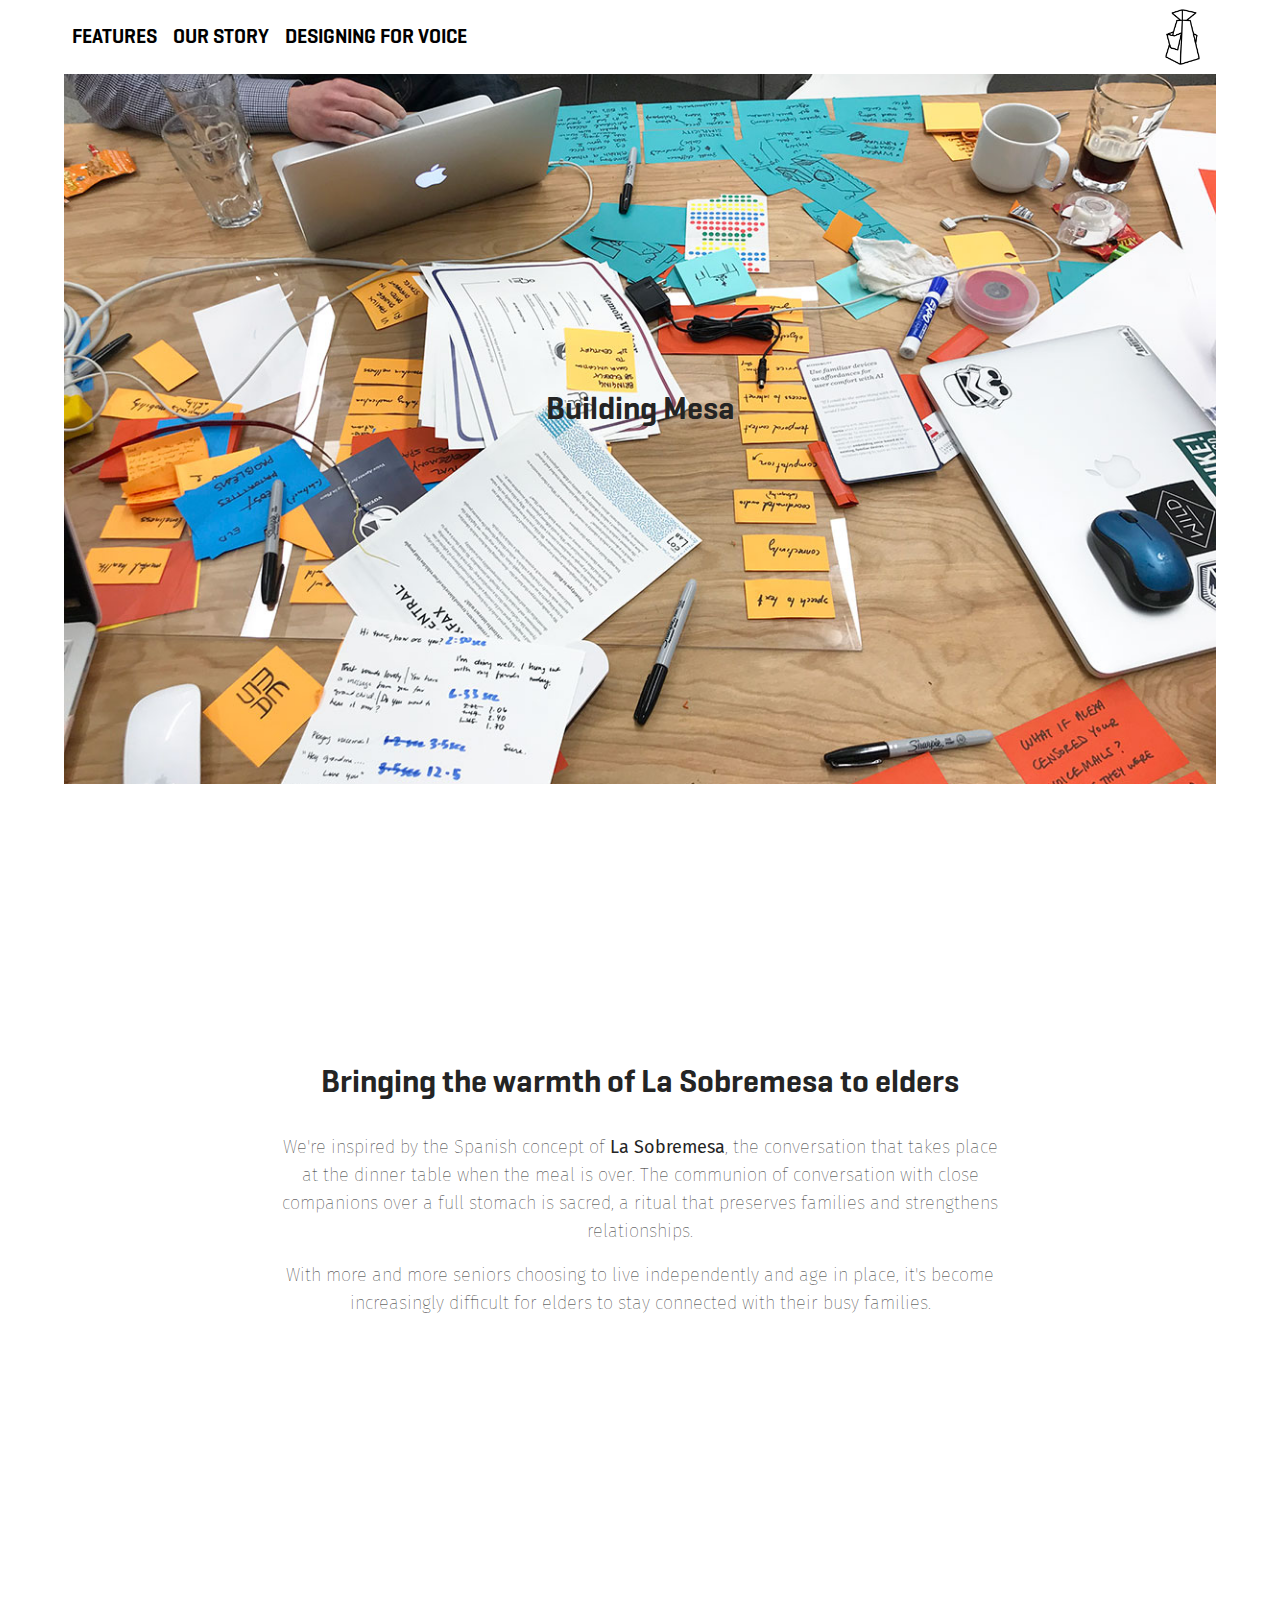
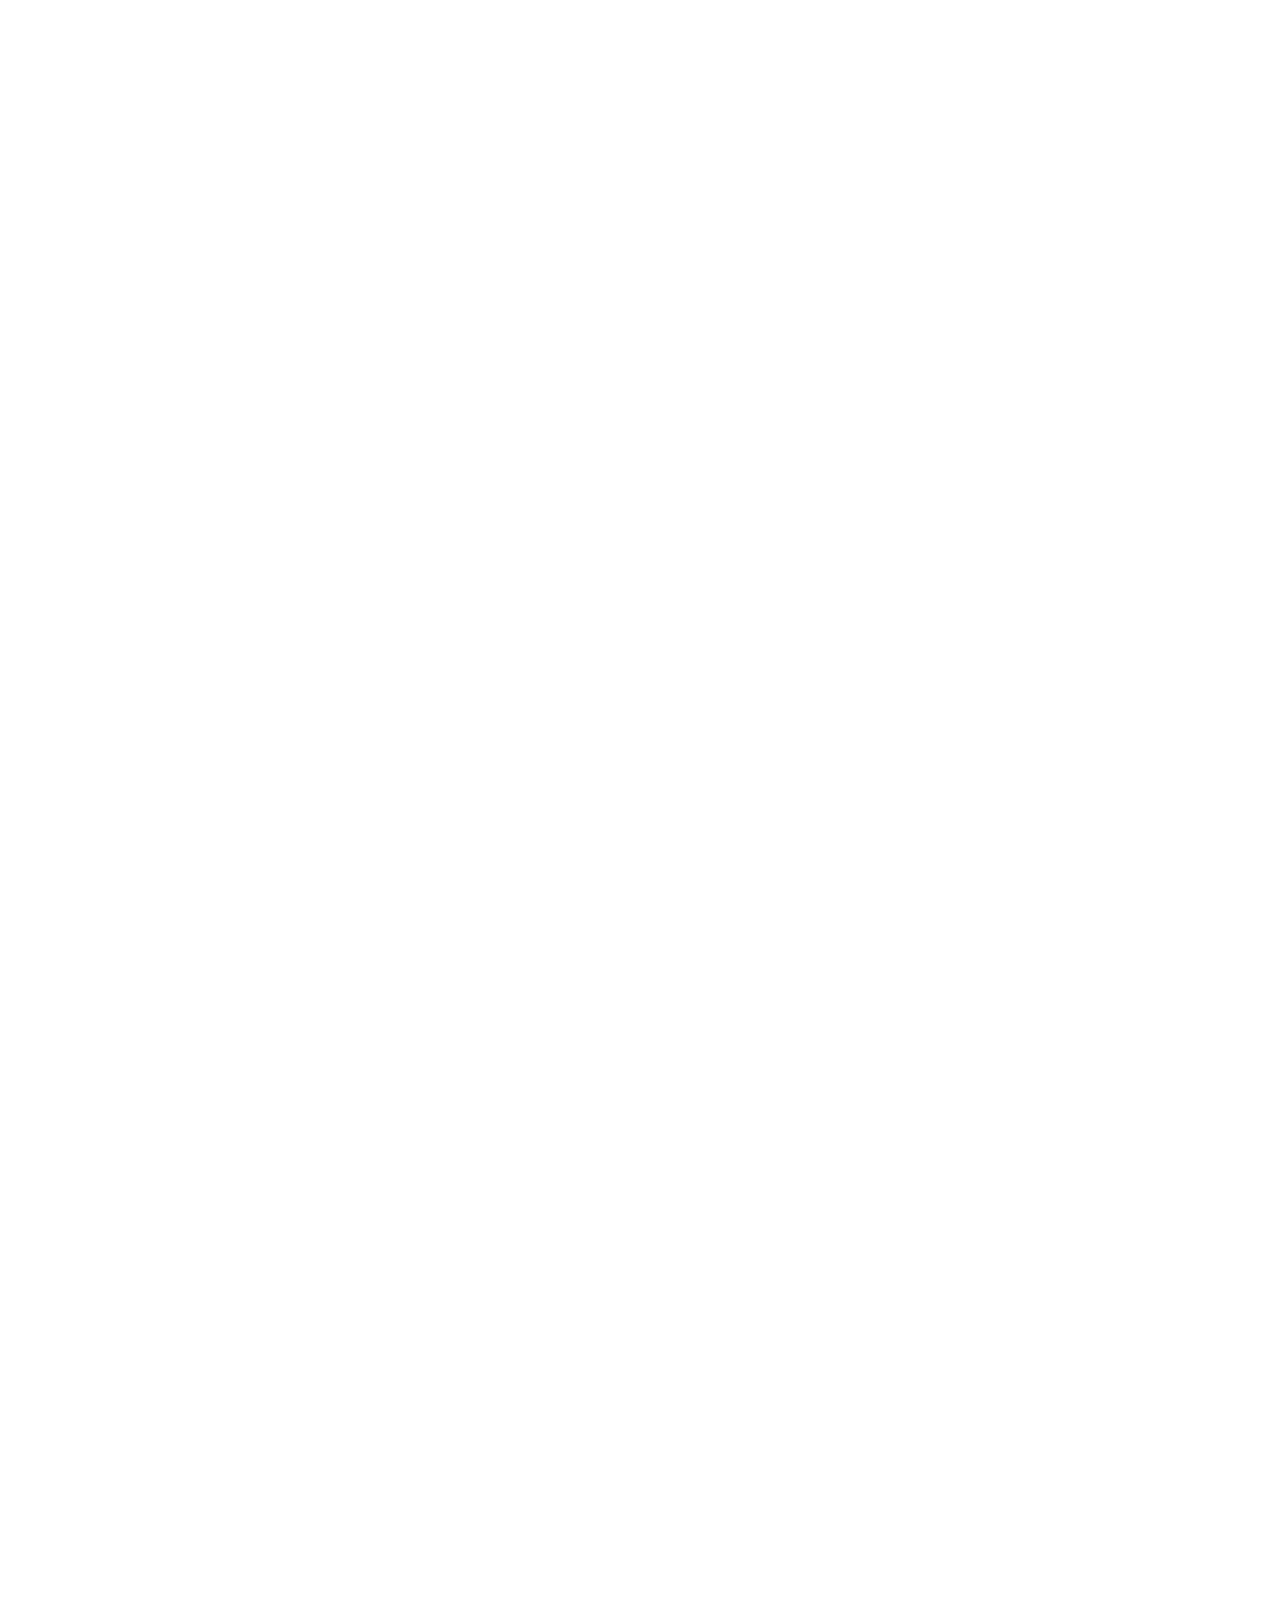
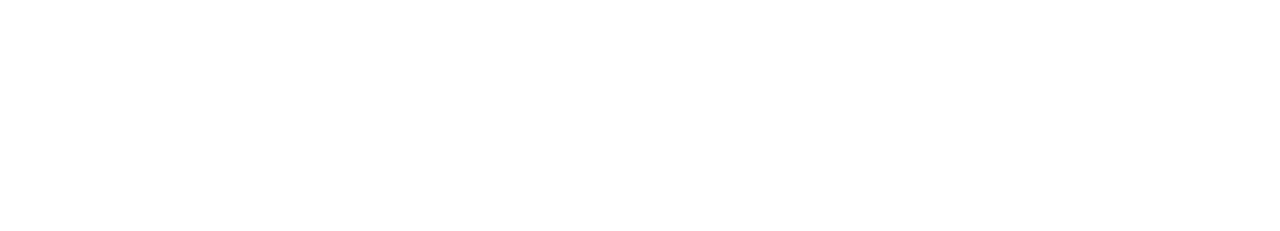
==== about.html @ af6082a5 "Some style updates, finishing index and working on about" ====
<!doctype html>
<html>
<head>
	<meta charset="utf-8">
	<meta name="description" content="">
	<meta name="viewport" content="width=device-width, initial-scale=1">
	<title>MESA | Bring Family To the Table</title>
	<link href="https://fonts.googleapis.com/css?family=Fira+Sans" rel="stylesheet">
	<link rel="stylesheet" href="css/bootstrap.min.css">
	<link rel="stylesheet" href="css/bootstrap-grid.min.css">
	<link rel="stylesheet" href="css/style.css">
</head>
<body data-spy="scroll" data-target="#navbar" data-offset="0">

<nav class="navbar navbar-expand-sm fixed-top" id="navbar">
	<button class="navbar-toggler" type="button" data-toggle="collapse" data-target="#navbarMenu" aria-controls="navbarMenu" aria-expanded="false" aria-label="Toggle navigation">
    	<span class="navbar-toggler-icon"></span>
  	</button>

  <div class="collapse navbar-collapse" id="navbarMenu">
		<ul class="navbar-nav mr-auto">
			<li class="nav-item"><a href="index.html" class="nav-link">Features</a></li>
			<li class="nav-item"><a href="about.html" class="nav-link">Our Story</a></li>
			<li class="nav-item"><a href="voice.html" class="nav-link">Designing for Voice</a></li>
		</ul>
	</div>
	
  	<a href="/" class="navbar-brand"><img src="img/logo_small.png" border="0" height="64px" /></a>
</nav>

<div class="wrapper">
	<header>
		<div class="center-area" id="cover" style="background-image:url('img/process.jpg');">
			<h2>Building Mesa</h2>
		</div>
	</header>

	<section id="intro" class="container-fluid">
		<div class="row inner">
			<div class="col-md-2"></div>
			<div class="col-md-8">
				<h2 class="text-center">Bringing the warmth of La Sobremesa to elders</h2>
				<p>We're inspired by the Spanish concept of <b>La Sobremesa</b>, the conversation that takes place at the dinner table when the meal is over. The communion of conversation with close companions over a full stomach is sacred, a ritual that preserves families and strengthens relationships.</p>

				<p>With more and more seniors choosing to live independently and age in place, it's become increasingly difficult for elders to stay connected with their busy families.
			</div>
		</div>
	</section>

	<section id="system" class="container-fluid">
		<img src="img/interaction.jpg" border="0" alt="Interaction map" width="100%" />

		<div class="row inner">
			<div class="col-md-3">
				<h3>Intelligent voice agents</h3>
				<p>Conversational patner</p>
			</div>
			<div class="col-md-3">
				<h3>Displays</h3>
				<p>Speech-to-text improves accessibility for hearing-impaired</p>
			</div>
			<div class="col-md-3">
				<h3>Presence</h3>
				<p>Lights and vibration motors enhances feedback for </p>
			</div>
			<div class="col-md-3">
				<h3>Speakers</h3>
				<p>Play music and control volume</p>
			</div>
		</div>

		<div class="text-center">
			<a href="story.html" class="cta">Learn More about Mesa</a>
		</div>
	</section>

	<section id="process" class="container-fluid">
		<div class="row inner">
			<div class="col-md-6">
				<h3 class="text-left">Title</h3>

				<p class="text-left">TBD</p>
			</div>
			<div class="col-md-6">
				<img src="img/graph.png" border="0" alt="Graph of percentage of seniors" width="100%" />

				<p class="small">Source: Department of Statistics ST Graphics</p>
			</div>
		</div>
	</section>
</div>


<!-- JS Liraries -->
<script src="js/jquery.min.js"></script>
<script src="js/bootstrap.bundle.js"></script>
<script src="js/bootstrap.min.js"></script>
<script src="js/main.js"></script>

</body>
</html>
---- css/style.css ----
@font-face {
  font-family: 'Geogrotesque';
  src: url('../fonts/Geogtq-Lg.otf') format('opentype');
  font-weight: 300;
}
@font-face {
  font-family: 'Geogrotesque';
  src: url('../fonts/Geogtq-Sb.otf') format('opentype');
  font-weight: 500;
}

/* SECTION STYLING */
body {
    margin: 0;
    position: relative;
    background-color: #ffffff;
}
.wrapper {
  height: auto;
  padding: 4rem;
}
.inner {
    max-width: 1280px;
    margin: 0 auto;
    text-align: center;
    padding: 2rem 0 2rem;
}
section {
    display: flex;
    align-items: center;
    justify-content: center;
    flex-direction: column;
    padding: 3rem 2rem 2rem 2rem;
    min-height: 90vh;
    opacity: 0;
}
#HIW {
  background-color: #F8E2C3;
}
#cover {
    min-height: 80vh;
    height: 100%;
    display: flex;
    text-align: center;
    align-items: center;
    justify-content: center;
    flex-direction: column;
    background-color: #345096;
    background-size: cover;
    background-position: center;
}

/* TEXT STYLES */
body {
  font-family: 'Fira Sans', Tahoma, Arial, sans-serif;
  font-weight: 400;
  color: #242424;
  -webkit-font-smoothing: antialiased;
  -moz-osx-font-smoothing: grayscale;
}
p, li {
    font-family: 'Fira Sans', Tahoma, Arial, sans-serif;
    font-weight: 100;
    font-size: 18px;
    line-height: 28px;
}
.small {
  font-size: 14px;
  line-height: 20px;
  margin-top: 16px;
}
h1,h2,h3 {
    font-family: 'Geogrotesque', Arial, sans-serif;
}
h1 {
    font-size: 48px;    
    line-height: 48px;
    font-weight: 300;
    margin: 24px auto 48px;
}
h2 {
    font-size: 32px;
    line-height: 40px;
    margin: 0 auto 1em;
    font-weight: 500;
}
h3 {
    font-size: 24px;
    line-height: 36px;
    font-weight: 600;
}
ul {
  margin: 16px auto 24px;
}
ul, li {
  list-style-type: none;
  padding-left: 0;
}
hr {
  color: #242424;
  opacity: 0.1;
}

a:link {
    color: #FD622E;
    text-decoration: none;
}
a:visited {
  color: #FD622E;
}
a:active, a:focus, a:hover {
  color: #FD622E;
    text-decoration: underline;
}
input {
    background-color: #242424;
    color: #fff;
    font-weight: 100;
    font-size: 20px;
    line-height: 24px;
    border-radius: 8px;
    padding: 12px 32px 8px 16px;
    border: 0;
    float: left;
    text-align: left;
    margin-top: 8px;
}

/** Navbar Styles **/
.navbar {
  background-color: #fff;
  padding: 4px 4em;
}
.navbar-toggler {
  margin: 0;
  padding: .25rem;
}
.navbar-toggler-icon {
  background-image: url("data:image/svg+xml;charset=utf8,%3Csvg viewBox='0 0 32 32' xmlns='http://www.w3.org/2000/svg'%3E%3Cpath stroke='rgba(0,0,0, 1)' stroke-width='3' stroke-linecap='round' stroke-miterlimit='10' d='M4 8h24M4 16h24M4 24h24'/%3E%3C/svg%3E");
}
.navbar-brand {
  float: right;
}
.navbar-brand img {
  height: 56px;
}
.navbar-brand mask, .navbar-brand path {
  fill: #000;
  fill: black;
}

.navbar-nav {
  margin: 0;
  float: center;
}
.navbar-nav .nav-link {
    border-radius: 0;
    text-align: center;
    padding: 0 1em;
}
.navbar li a {
    font-family: 'Geogrotesque', Arial, sans-serif;
    font-size: 20px;
    line-height: 24px;
    font-weight: 500;
    text-transform: uppercase;
    padding: 0 16px;
    color: #000;
}
.navbar li a:hover {
    color: #FFBB00;
}


@media screen and (max-width: 575px) {
  .navbar {
      padding: 4px 8px;
  }
  .navbar li a {
    margin-bottom: 16px;
  }
  .navbar-brand {
    top: 0;
    right: 8px;
    position: fixed;
  }
  .wrapper {
    padding: 1rem;
  }
  section {
    padding: 2rem 1rem;
  }
}

/** CTA Button **/
.cta {
    display: inline-block;
    font-size: 18px;    
    line-height: 20px;
    font-weight: 700;
    text-decoration: none;
    background-color: #FD622E;
    color: #fff !important;
    padding: 12px 24px;
    border-radius: 20px;
}
.cta:hover {
  background-color: #FFBB00;
  text-decoration: none;
}


/*** COLOR/STYLE OVERRIDES ***/
.light {
  color: #fff !important;
}
.dark {
  color: #242424 !important;
}
.orange {
  color: #FD622E !important;
}
.blue {
  color: #345096 !important;
}
.bold {
  font-weight: 400 !important;
}
.highlight {
  background-color: #FFFBDA !important;
}


/*** Special ***/
.logo {
  display: inline-block;
  text-align: center;
  width: 120px;
}

#circle1 {
  fill: #2E57FF;
}
#circle2 {
  fill: #21A3FF;
}
#circle3 {
  fill: #FFB813;
}

#inner {
  stroke-dasharray: 985; /* 984.4284057617188 */
  stroke-dashoffset: 985;
  animation: dash-inner 2s both alternate;
  -moz-transform: dash-inner 2s both alternate;
  -ms-transform: dash-inner 2s both alternate;
  -webkit-animation: dash-inner 2s both alternate;
}
@keyframes dash-inner {
  from { stroke-dashoffset: 985; }
  to { stroke-dashoffset: 0; }
}
#middle {
  stroke-dasharray: 666; /* 665.1653442382812 */
  stroke-dashoffset: 666;
  animation: dash-middle 2s both alternate;
  -moz-animation: dash-middle 2s both alternate;
  -ms-animation: dash-middle 2s both alternate;
  -webkit-animation: dash-middle 2s both alternate;
}
@keyframes dash-middle {
  from { stroke-dashoffset: 666; }
  to { stroke-dashoffset: 0; }
}
#outer {
  stroke-dasharray: 278; /* 277.32061767578125 */
  stroke-dashoffset: 278;
  animation: dash-outer 2s both alternate;
  -moz-animation: dash-outer 2s both alternate;
  -ms-animation: dash-outer 2s both alternate;
  -webkit-animation: dash-outer 2s both alternate;
}
@keyframes dash-outer {
  from { stroke-dashoffset: 278; }
  to { stroke-dashoffset: 0; }
}



/*** Tables ***/
.tr {
  border-top: 1px solid #e9ecef;
  vertical-align: top;
  padding: 0.75rem 0.75rem 1rem 0.75rem;
}
.tr:hover {
  background-color: #e9ecef;
}
.tr div {
  padding: 0;
}
.tr .td {
    width: 100%;
    margin: 0;
}
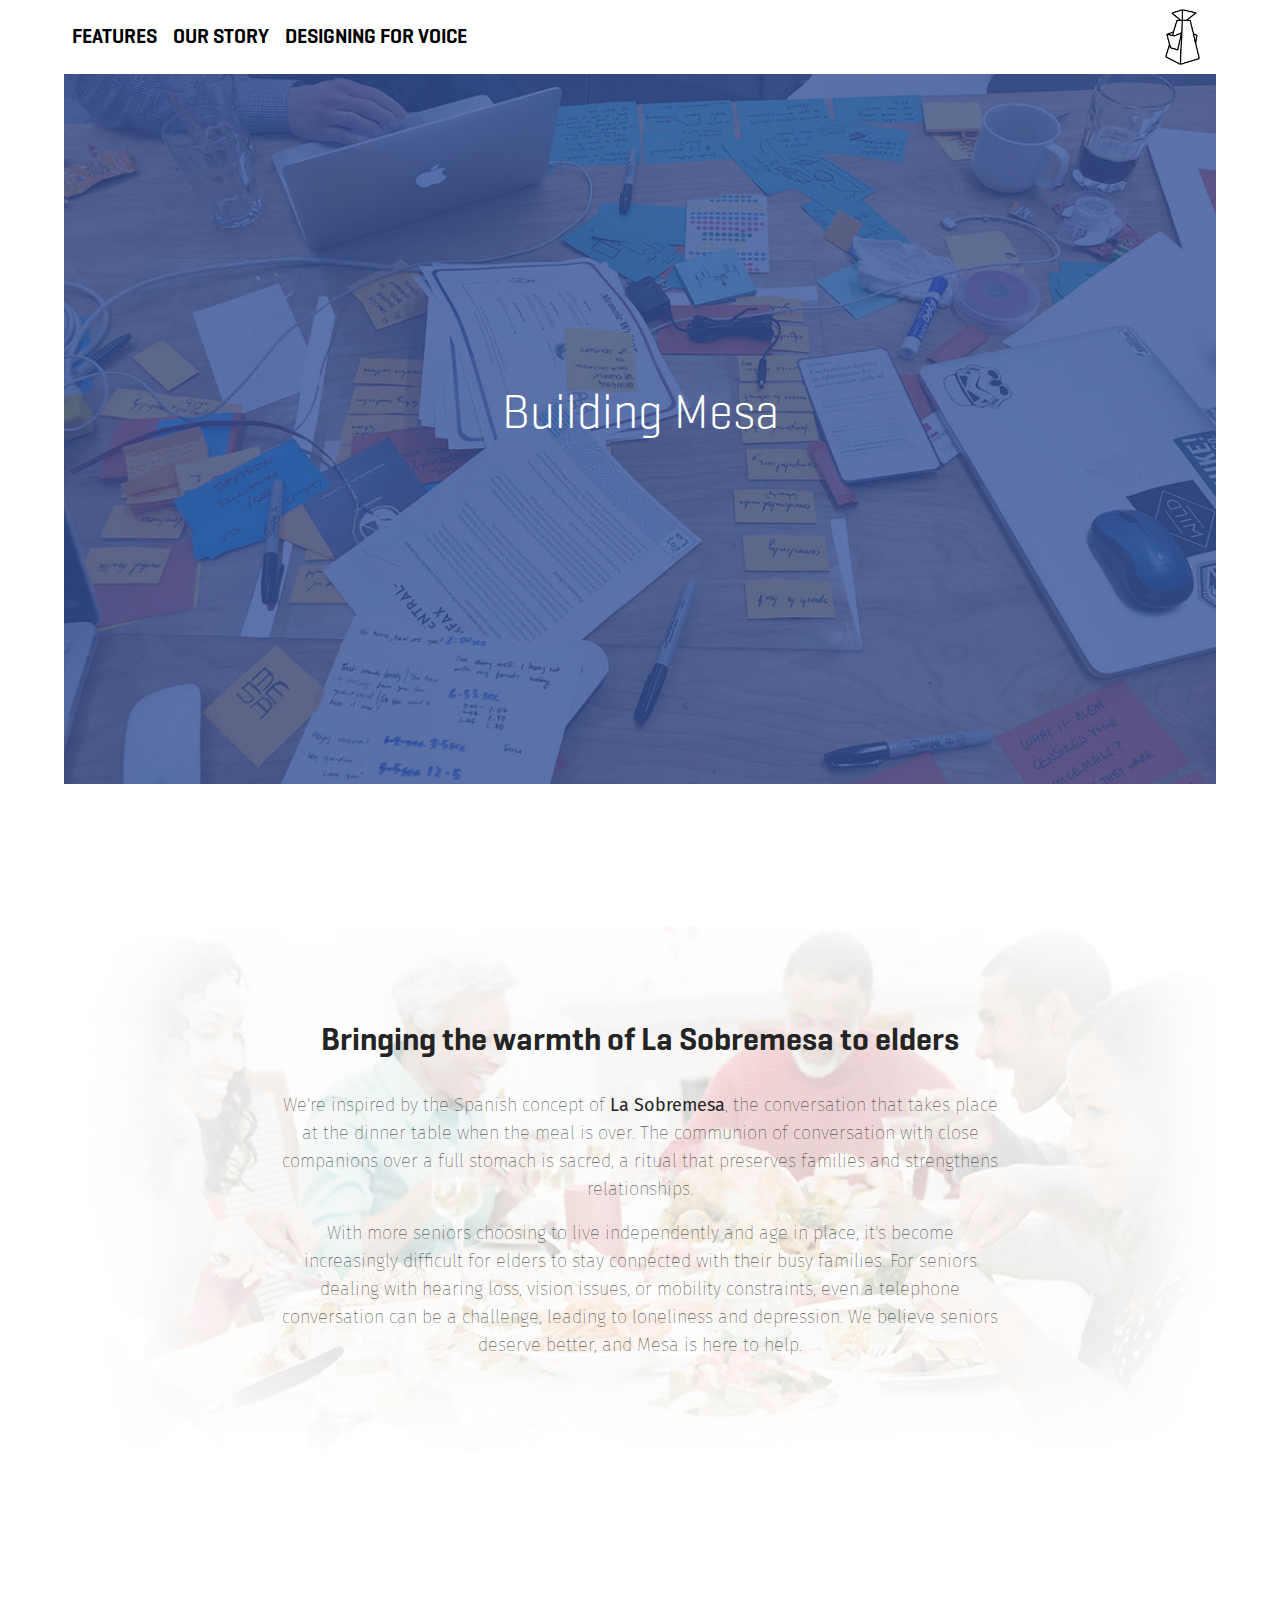
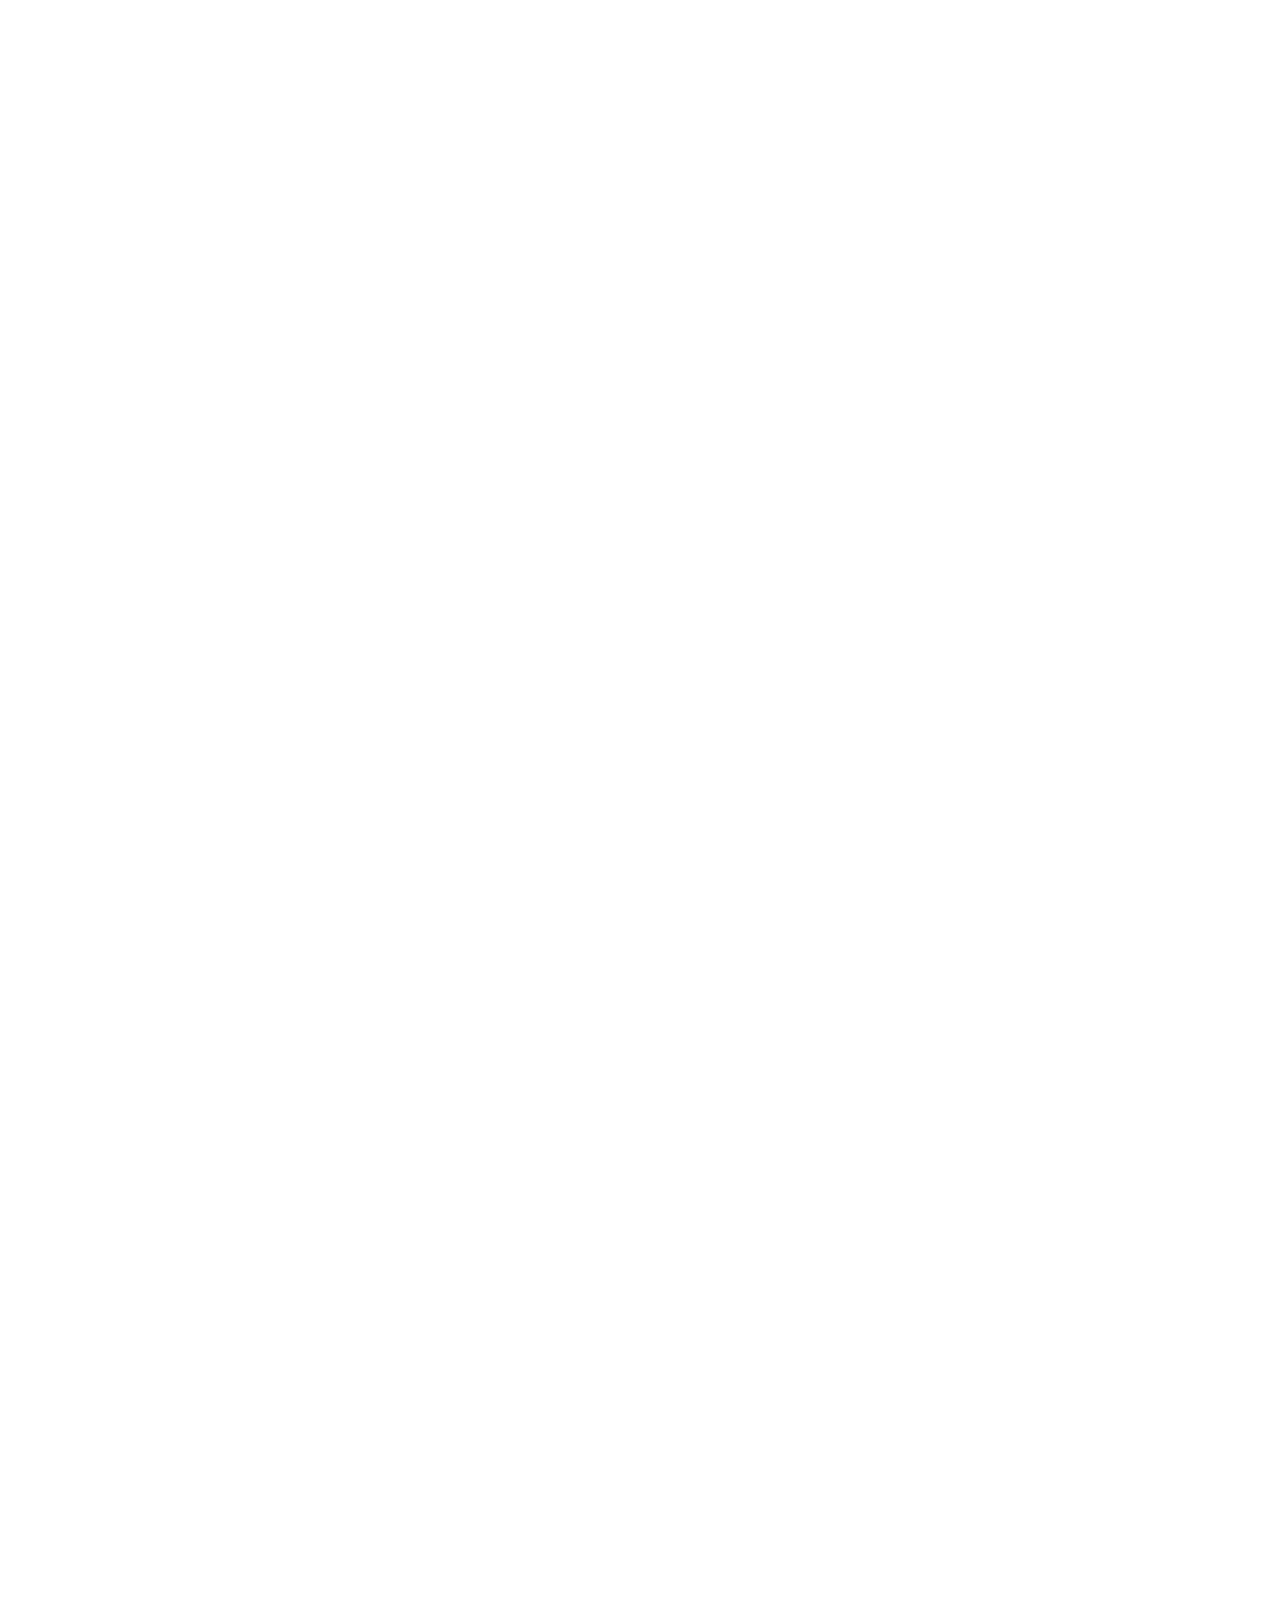
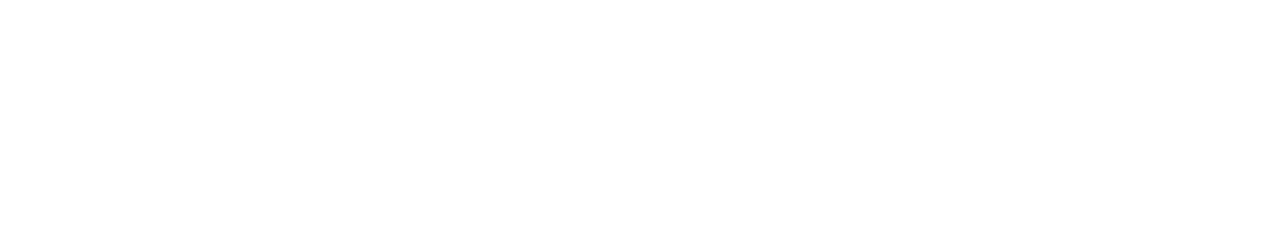
==== commit e4c33047: "Halfway through About page" ====
--- a/about.html
+++ b/about.html
@@ -31,18 +31,18 @@
 <div class="wrapper">
 	<header>
 		<div class="center-area" id="cover" style="background-image:url('img/process.jpg');">
-			<h2>Building Mesa</h2>
+			<h1>Building Mesa</h1>
 		</div>
 	</header>
 
-	<section id="intro" class="container-fluid">
+	<section id="intro" class="container-fluid" style="background-image:url('img/sobremesa.jpg');">
 		<div class="row inner">
 			<div class="col-md-2"></div>
 			<div class="col-md-8">
 				<h2 class="text-center">Bringing the warmth of La Sobremesa to elders</h2>
 				<p>We're inspired by the Spanish concept of <b>La Sobremesa</b>, the conversation that takes place at the dinner table when the meal is over. The communion of conversation with close companions over a full stomach is sacred, a ritual that preserves families and strengthens relationships.</p>
 
-				<p>With more and more seniors choosing to live independently and age in place, it's become increasingly difficult for elders to stay connected with their busy families.
+				<p>With more seniors choosing to live independently and age in place, it's become increasingly difficult for elders to stay connected with their busy families. For seniors dealing with hearing loss, vision issues, or mobility constraints, even a telephone conversation can be a challenge, leading to loneliness and depression. We believe seniors deserve better, and Mesa is here to help.</p>
 			</div>
 		</div>
 	</section>
@@ -50,41 +50,41 @@
 	<section id="system" class="container-fluid">
 		<img src="img/interaction.jpg" border="0" alt="Interaction map" width="100%" />
 
+		<h3>Mesa is a holistic experience</h3>
+
 		<div class="row inner">
 			<div class="col-md-3">
 				<h3>Intelligent voice agents</h3>
-				<p>Conversational patner</p>
+				<p>Conversational AI partners learn over time</p>
 			</div>
 			<div class="col-md-3">
 				<h3>Displays</h3>
-				<p>Speech-to-text improves accessibility for hearing-impaired</p>
+				<p>Speech-to-text aids the hearing-impaired</p>
 			</div>
 			<div class="col-md-3">
 				<h3>Presence</h3>
-				<p>Lights and vibration motors enhances feedback for </p>
+				<p>Lights and vibration motors enhances user feedback</p>
 			</div>
 			<div class="col-md-3">
 				<h3>Speakers</h3>
-				<p>Play music and control volume</p>
+				<p>Speech and volume patterns are designed for elders</p>
 			</div>
 		</div>
 
 		<div class="text-center">
-			<a href="story.html" class="cta">Learn More about Mesa</a>
+			<a href="index.html" class="cta">See more features</a>
 		</div>
 	</section>
 
-	<section id="process" class="container-fluid">
+	<section id="cards" class="container-fluid">
 		<div class="row inner">
-			<div class="col-md-6">
-				<h3 class="text-left">Title</h3>
+			<div class="col-md-9">
+				<img src="img/voice.jpg" border="0" alt="Voice principles" width="100%" />
 
+				<p class="small">Design principles for voice-enabled AI agents</p>
+			</div>
+			<div class="col-md-3">
 				<p class="text-left">TBD</p>
-			</div>
-			<div class="col-md-6">
-				<img src="img/graph.png" border="0" alt="Graph of percentage of seniors" width="100%" />
-
-				<p class="small">Source: Department of Statistics ST Graphics</p>
 			</div>
 		</div>
 	</section>
--- a/css/style.css
+++ b/css/style.css
@@ -11,9 +11,15 @@
 
 /* SECTION STYLING */
 body {
-    margin: 0;
-    position: relative;
-    background-color: #ffffff;
+  margin: 0;
+  position: relative;
+}
+#bg-img {
+  position: fixed;
+  background: url('../img/background-01.jpg');
+  background-size: cover;
+  width: 100%;
+  opacity: 0.5;
 }
 .wrapper {
   height: auto;
@@ -33,6 +39,8 @@
     padding: 3rem 2rem 2rem 2rem;
     min-height: 90vh;
     opacity: 0;
+    background-size: fill;
+    background-position: center;
 }
 #HIW {
   background-color: #F8E2C3;
@@ -48,6 +56,9 @@
     background-color: #345096;
     background-size: cover;
     background-position: center;
+}
+#cover h1, #cover h2 {
+  color: #fff;
 }
 
 /* TEXT STYLES */
@@ -286,20 +297,17 @@
 }
 
 
-
-/*** Tables ***/
-.tr {
-  border-top: 1px solid #e9ecef;
-  vertical-align: top;
-  padding: 0.75rem 0.75rem 1rem 0.75rem;
-}
-.tr:hover {
-  background-color: #e9ecef;
-}
-.tr div {
-  padding: 0;
-}
-.tr .td {
-    width: 100%;
-    margin: 0;
+/** Video Wrapper **/
+.videoWrapper {
+  position: relative;
+  padding-bottom: 56.25%; /* 16:9 */
+  padding-top: 25px;
+  height: 0;
+}
+.videoWrapper iframe {
+  position: absolute;
+  top: 0;
+  left: 0;
+  width: 100%;
+  height: 100%;
 }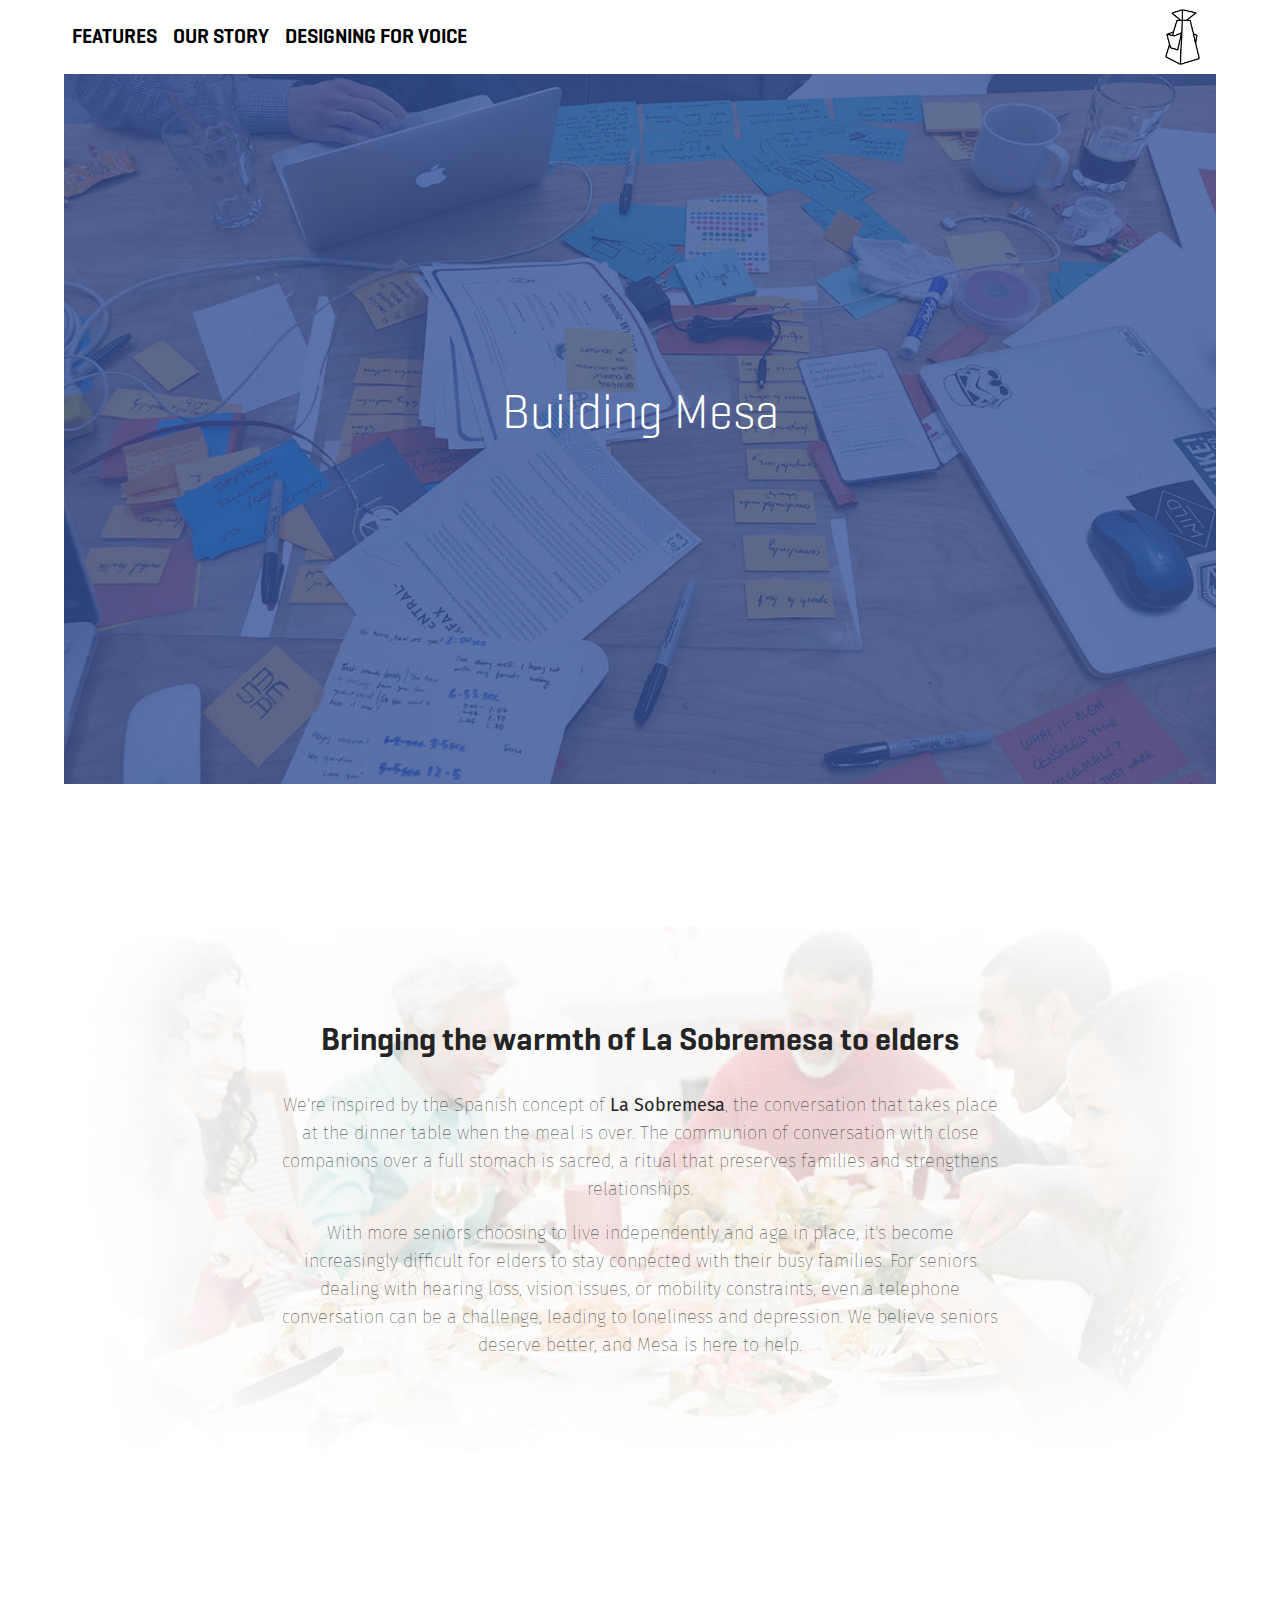
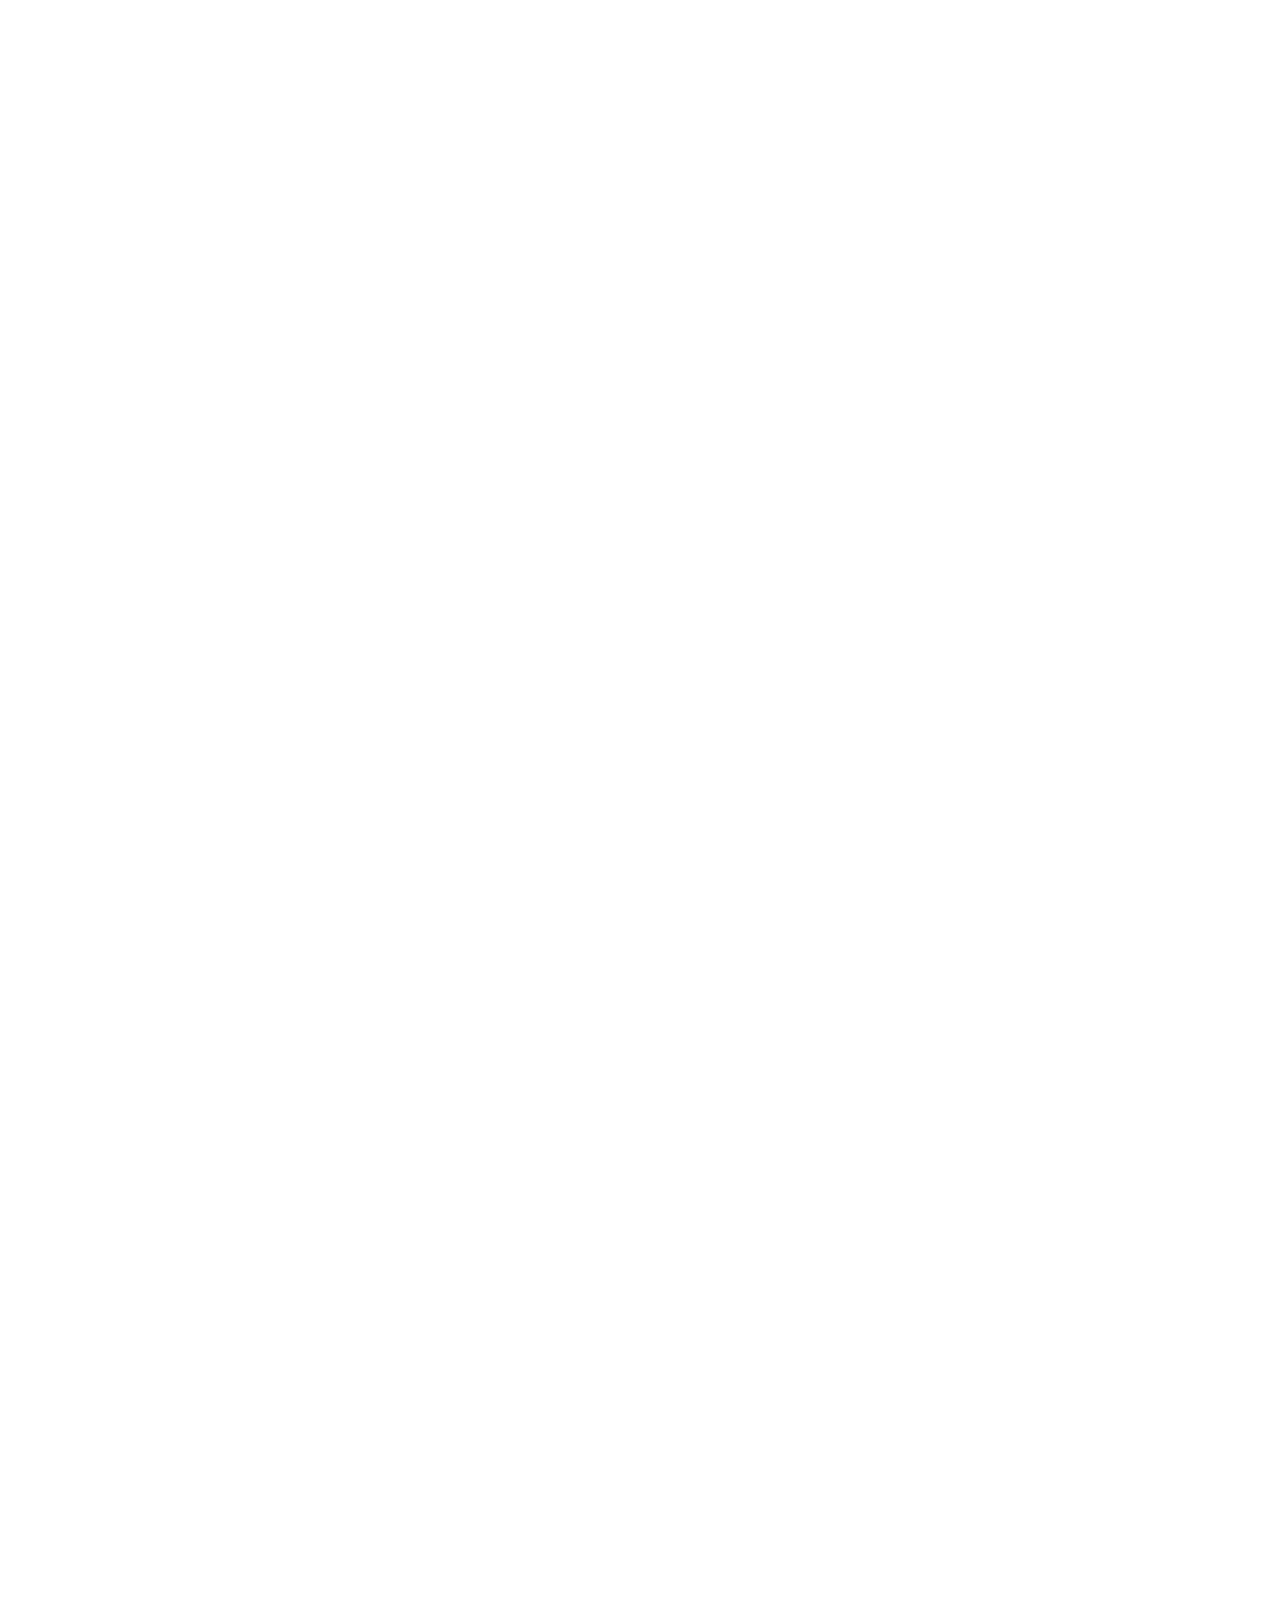
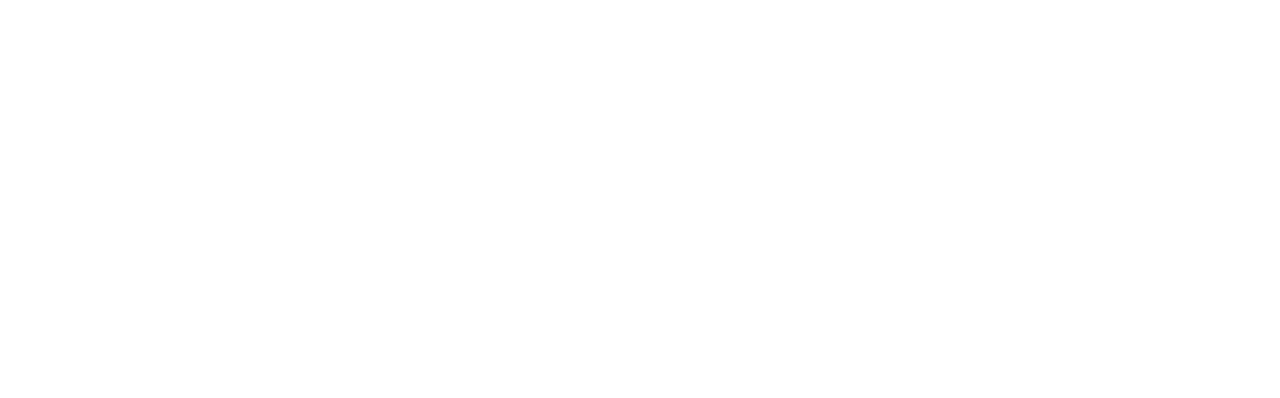
==== commit 434551c3: "Halfway through uploading images" ====
--- a/about.html
+++ b/about.html
@@ -50,8 +50,6 @@
 	<section id="system" class="container-fluid">
 		<img src="img/interaction.jpg" border="0" alt="Interaction map" width="100%" />
 
-		<h3>Mesa is a holistic experience</h3>
-
 		<div class="row inner">
 			<div class="col-md-3">
 				<h3>Intelligent voice agents</h3>
@@ -77,14 +75,24 @@
 	</section>
 
 	<section id="cards" class="container-fluid">
+		<div class="row inner">		
+			<div class="col-md-4">
+				<img src="img/process-interview.jpg" border="0" alt="User interviews" width="100%" />
+			</div>
+			<div class="col-md-4">
+				<img src="img/process-sayspring.jpg" border="0" alt="User interviews" width="100%" />
+			</div>
+			<div class="col-md-4">
+				<img src="img/process-discussion.jpg" border="0" alt="Feature planning" width="100%" />
+			</div>
+		</div>
+
 		<div class="row inner">
-			<div class="col-md-9">
+			<div class="col-md-8">
 				<img src="img/voice.jpg" border="0" alt="Voice principles" width="100%" />
-
-				<p class="small">Design principles for voice-enabled AI agents</p>
 			</div>
-			<div class="col-md-3">
-				<p class="text-left">TBD</p>
+			<div class="col-md-4">
+				<img src="img/process-prototype.jpg" border="0" alt="User interviews" width="100%" />
 			</div>
 		</div>
 	</section>
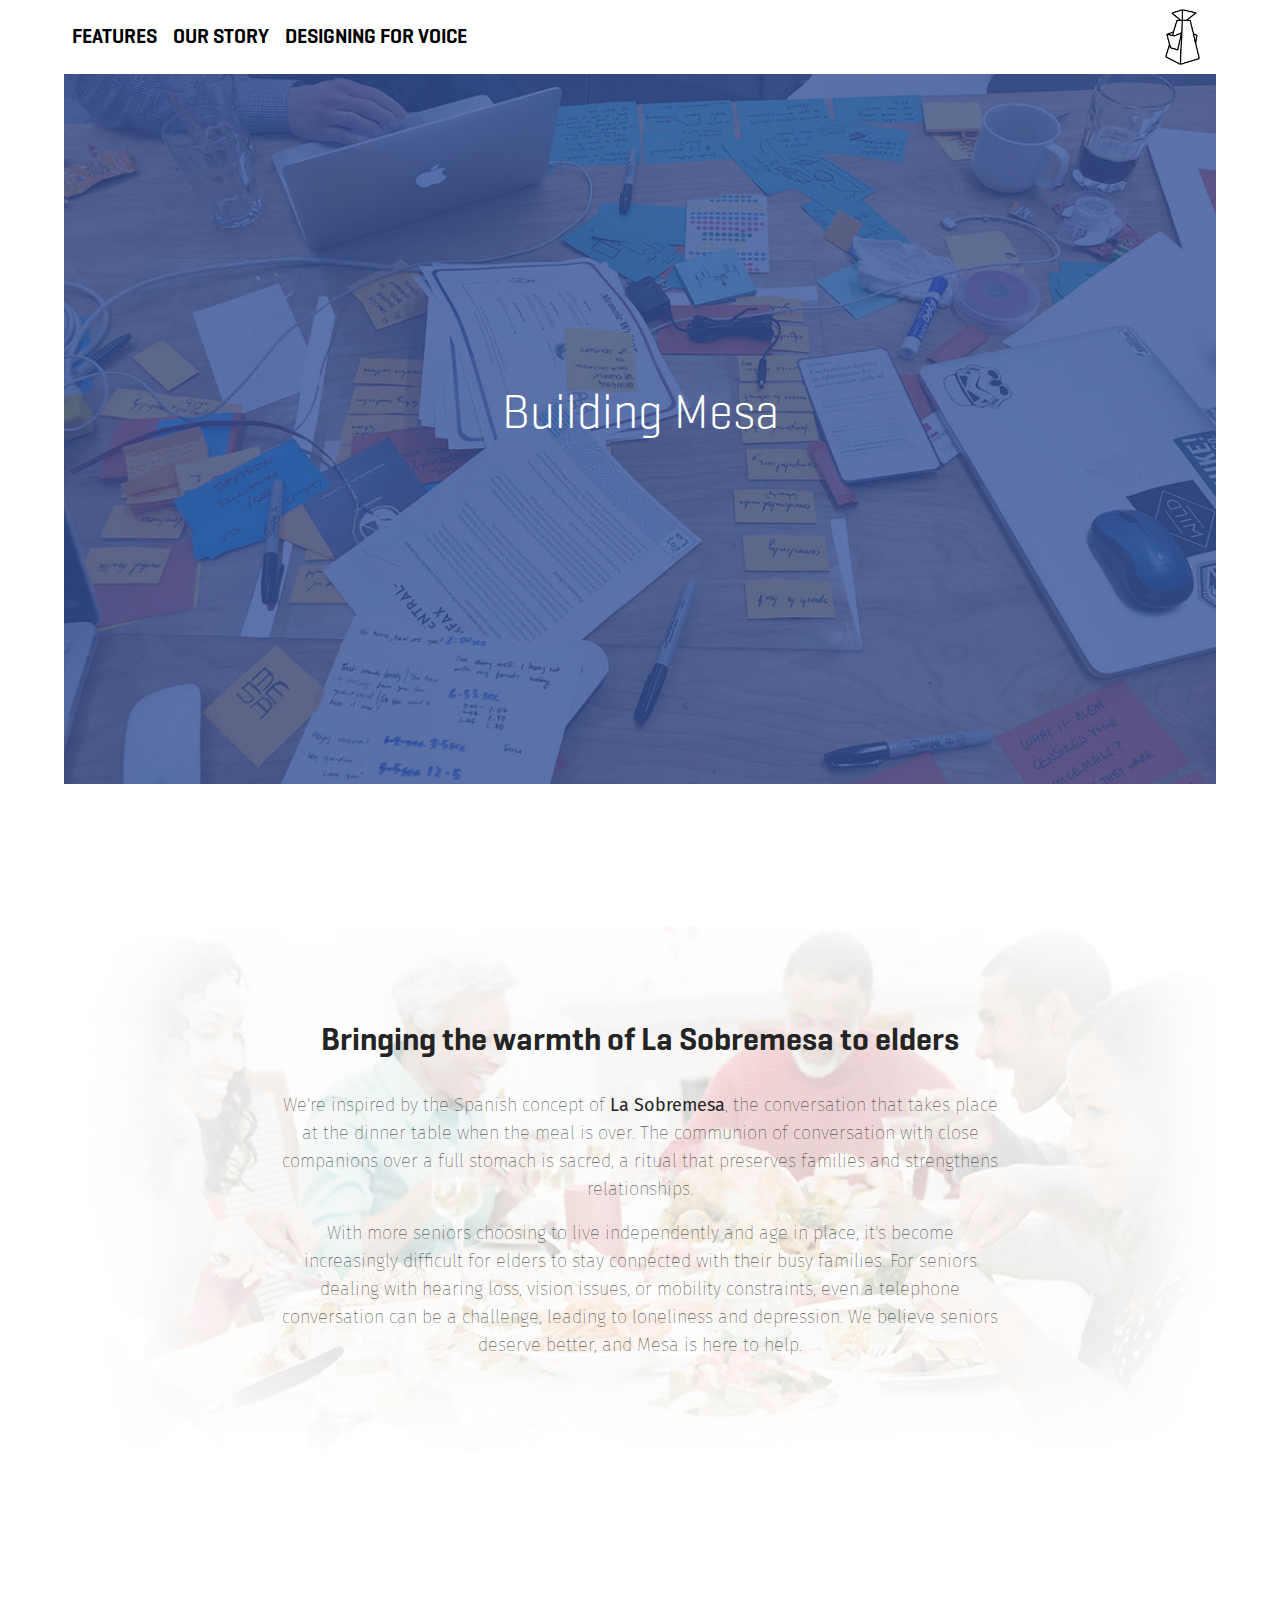
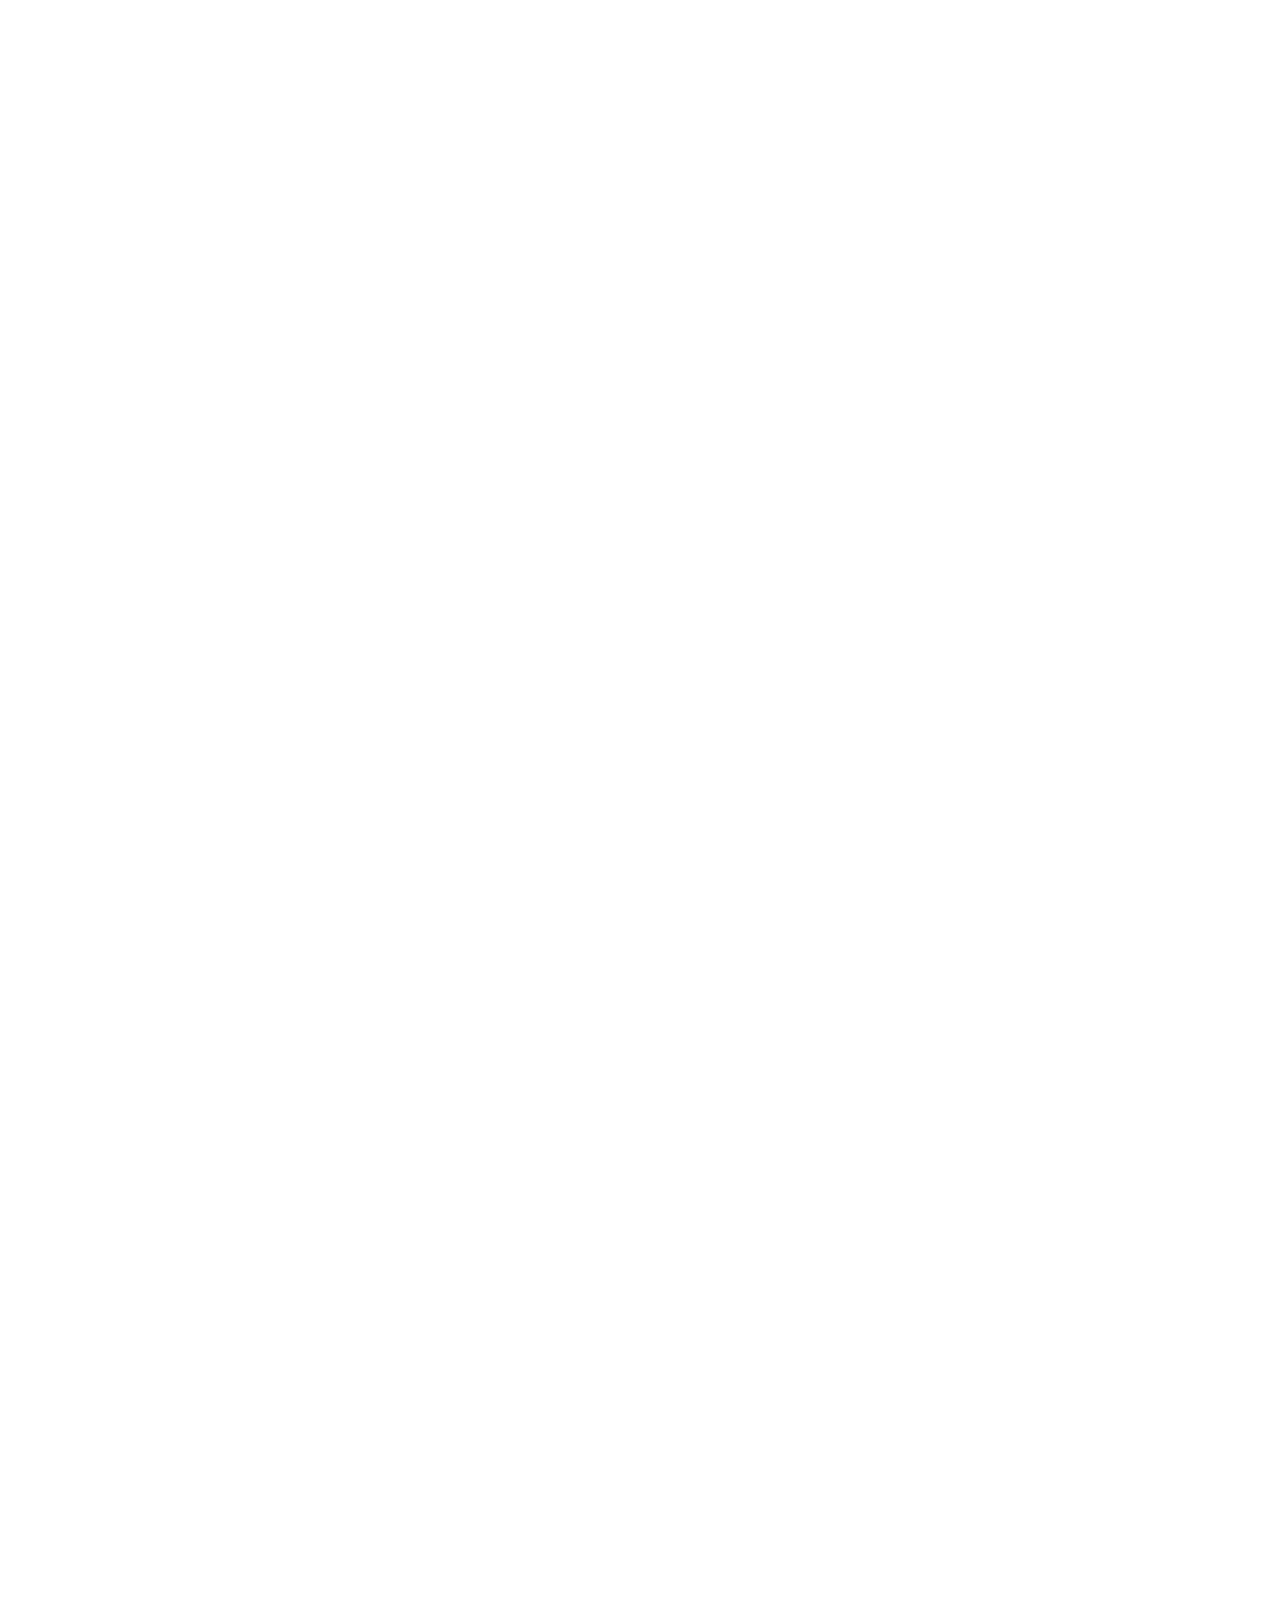
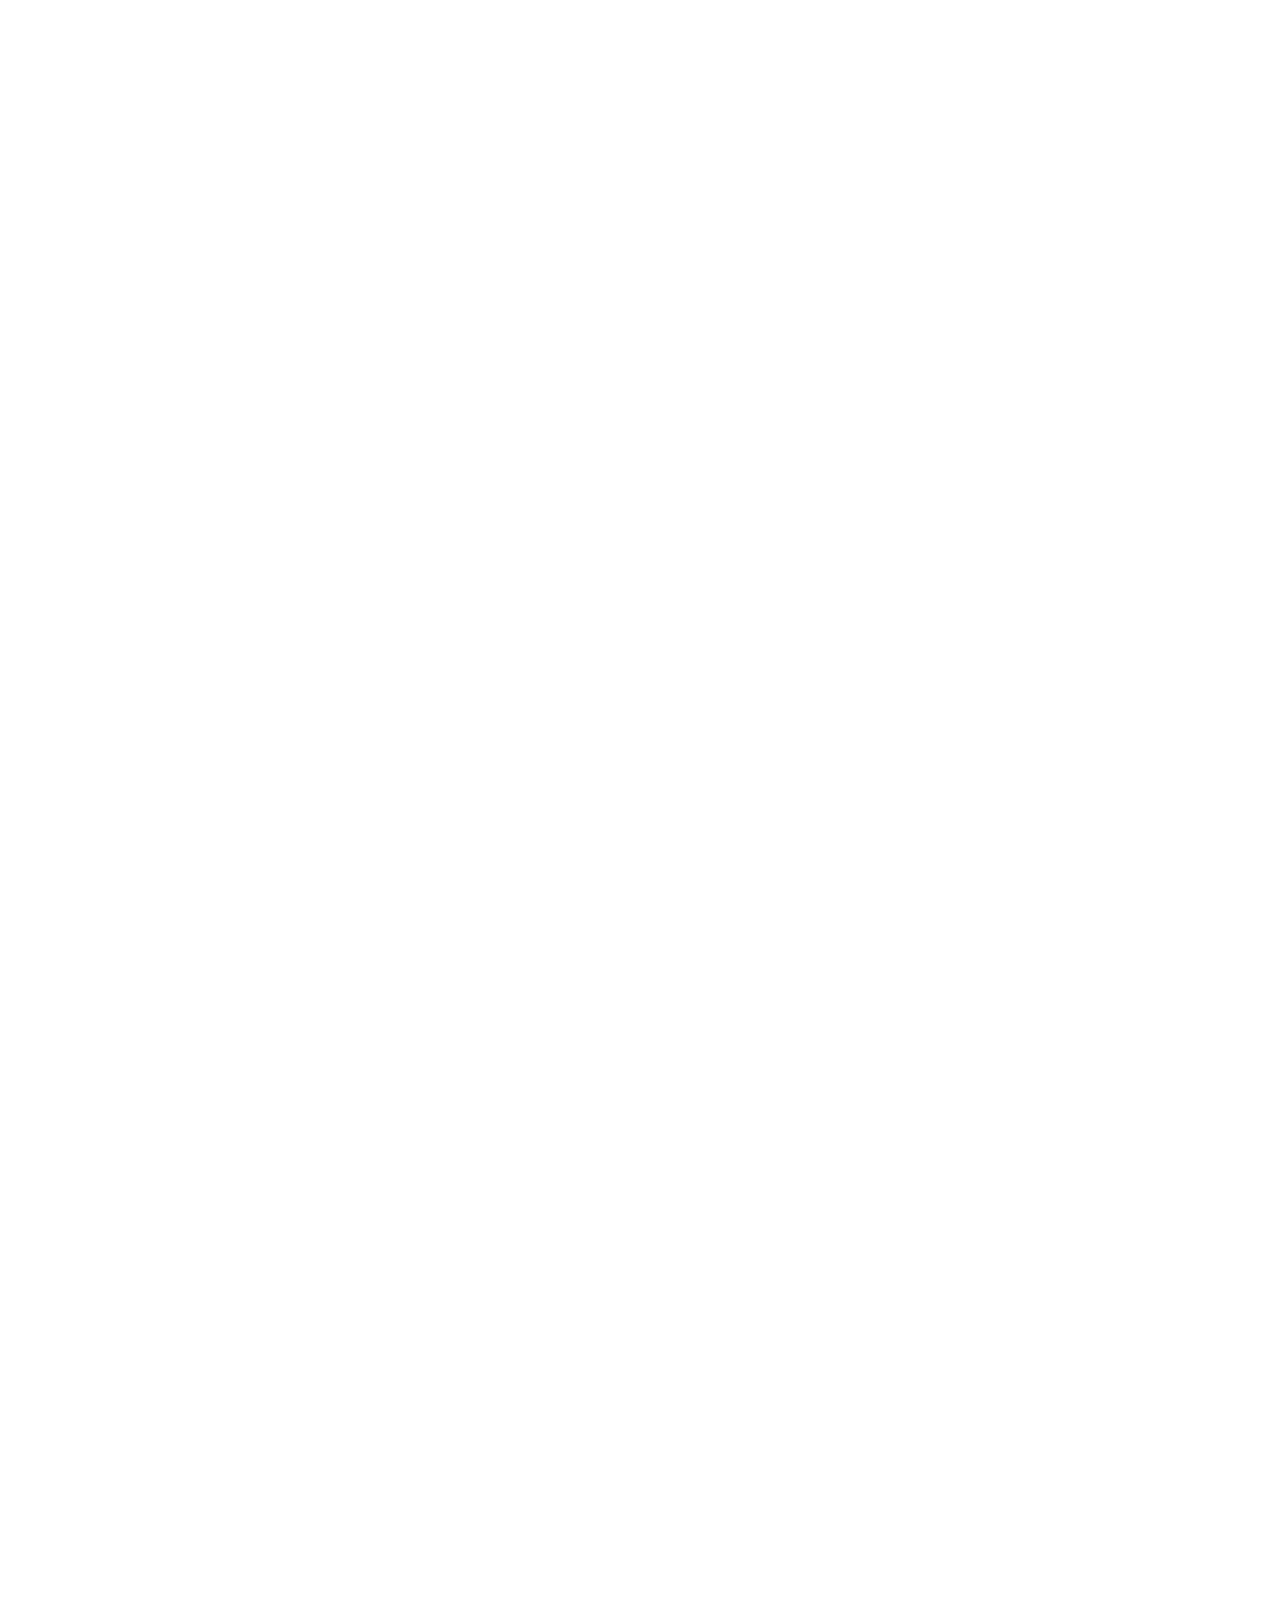
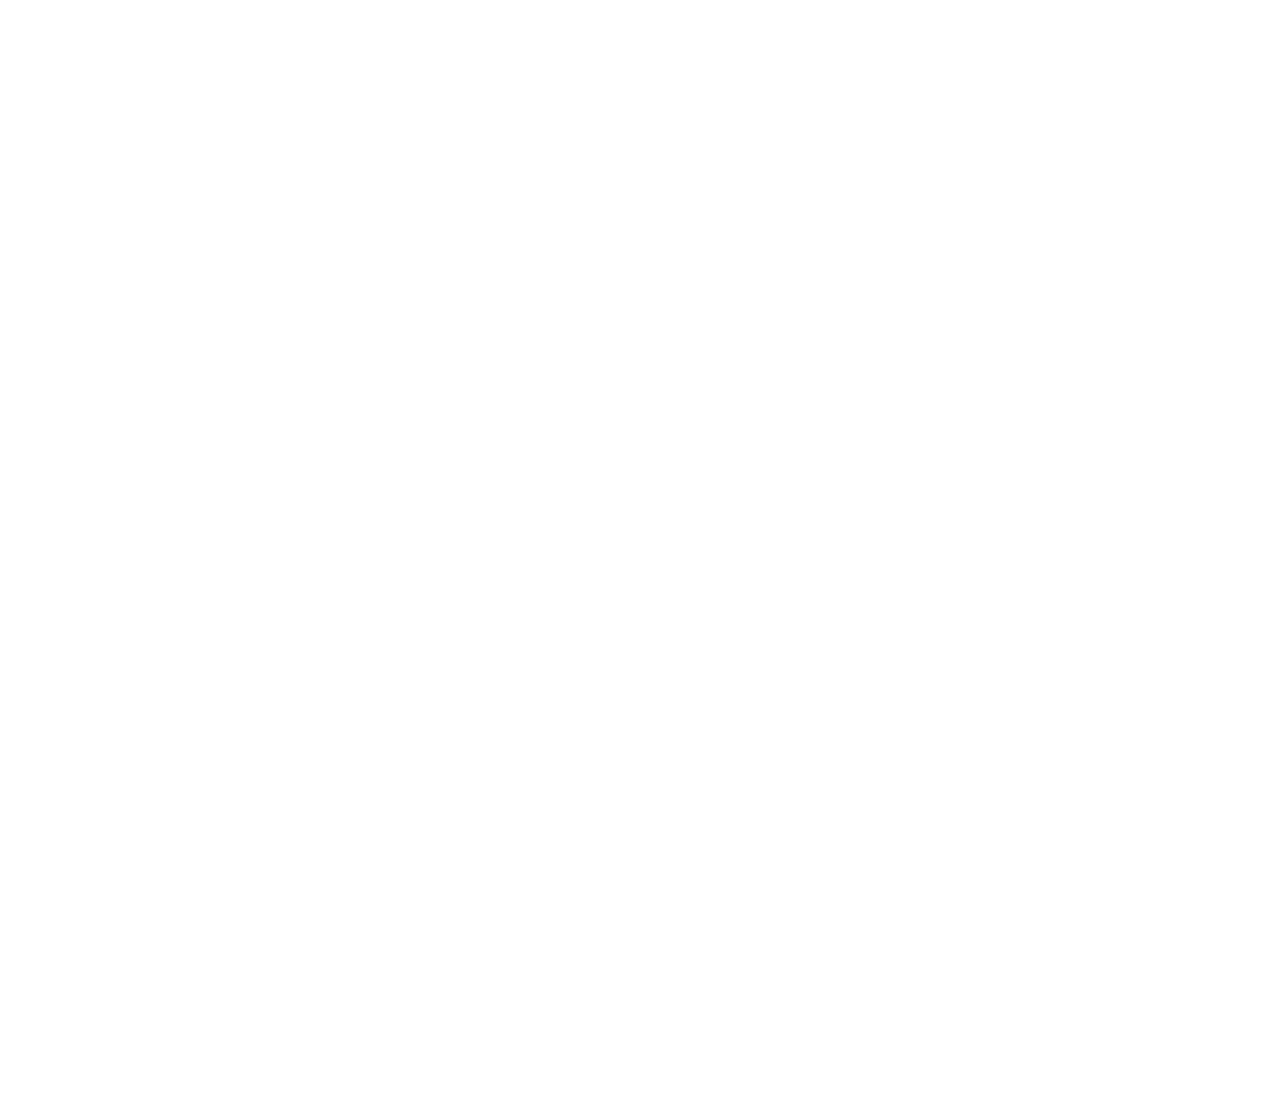
==== commit 0e779ba2: "Final content pushes before Science Fair" ====
--- a/about.html
+++ b/about.html
@@ -25,7 +25,7 @@
 		</ul>
 	</div>
 	
-  	<a href="/" class="navbar-brand"><img src="img/logo_small.png" border="0" height="64px" /></a>
+  	<a href="/mesa" class="navbar-brand"><img src="img/logo_small.png" border="0" height="64px" /></a>
 </nav>
 
 <div class="wrapper">
@@ -93,6 +93,29 @@
 			</div>
 			<div class="col-md-4">
 				<img src="img/process-prototype.jpg" border="0" alt="User interviews" width="100%" />
+
+				<br /><br />
+
+				<img src="img/sayspring.png" border="0" alt="Sayspring prototype" width="100%" />
+			</div>
+		</div>
+
+
+		<div class="row inner">
+			<div class="col-md-12">
+				<img src="img/cards.jpg" border="0" alt="Voice principle cards" width="100%" />
+			</div>
+		</div>
+	</section>
+
+	<section id="intro" class="container-fluid">
+		<div class="row inner">
+			<div class="col-md-2"></div>
+			<div class="col-md-8">
+				<h2 class="text-center">Design Principles for Voice</h2>
+				<p>We're inspired by the Spanish concept of <b>La Sobremesa</b>, the conversation that takes place at the dinner table when the meal is over. The communion of conversation with close companions over a full stomach is sacred, a ritual that preserves families and strengthens relationships.</p>
+
+				<p>With more seniors choosing to live independently and age in place, it's become increasingly difficult for elders to stay connected with their busy families. For seniors dealing with hearing loss, vision issues, or mobility constraints, even a telephone conversation can be a challenge, leading to loneliness and depression. We believe seniors deserve better, and Mesa is here to help.</p>
 			</div>
 		</div>
 	</section>
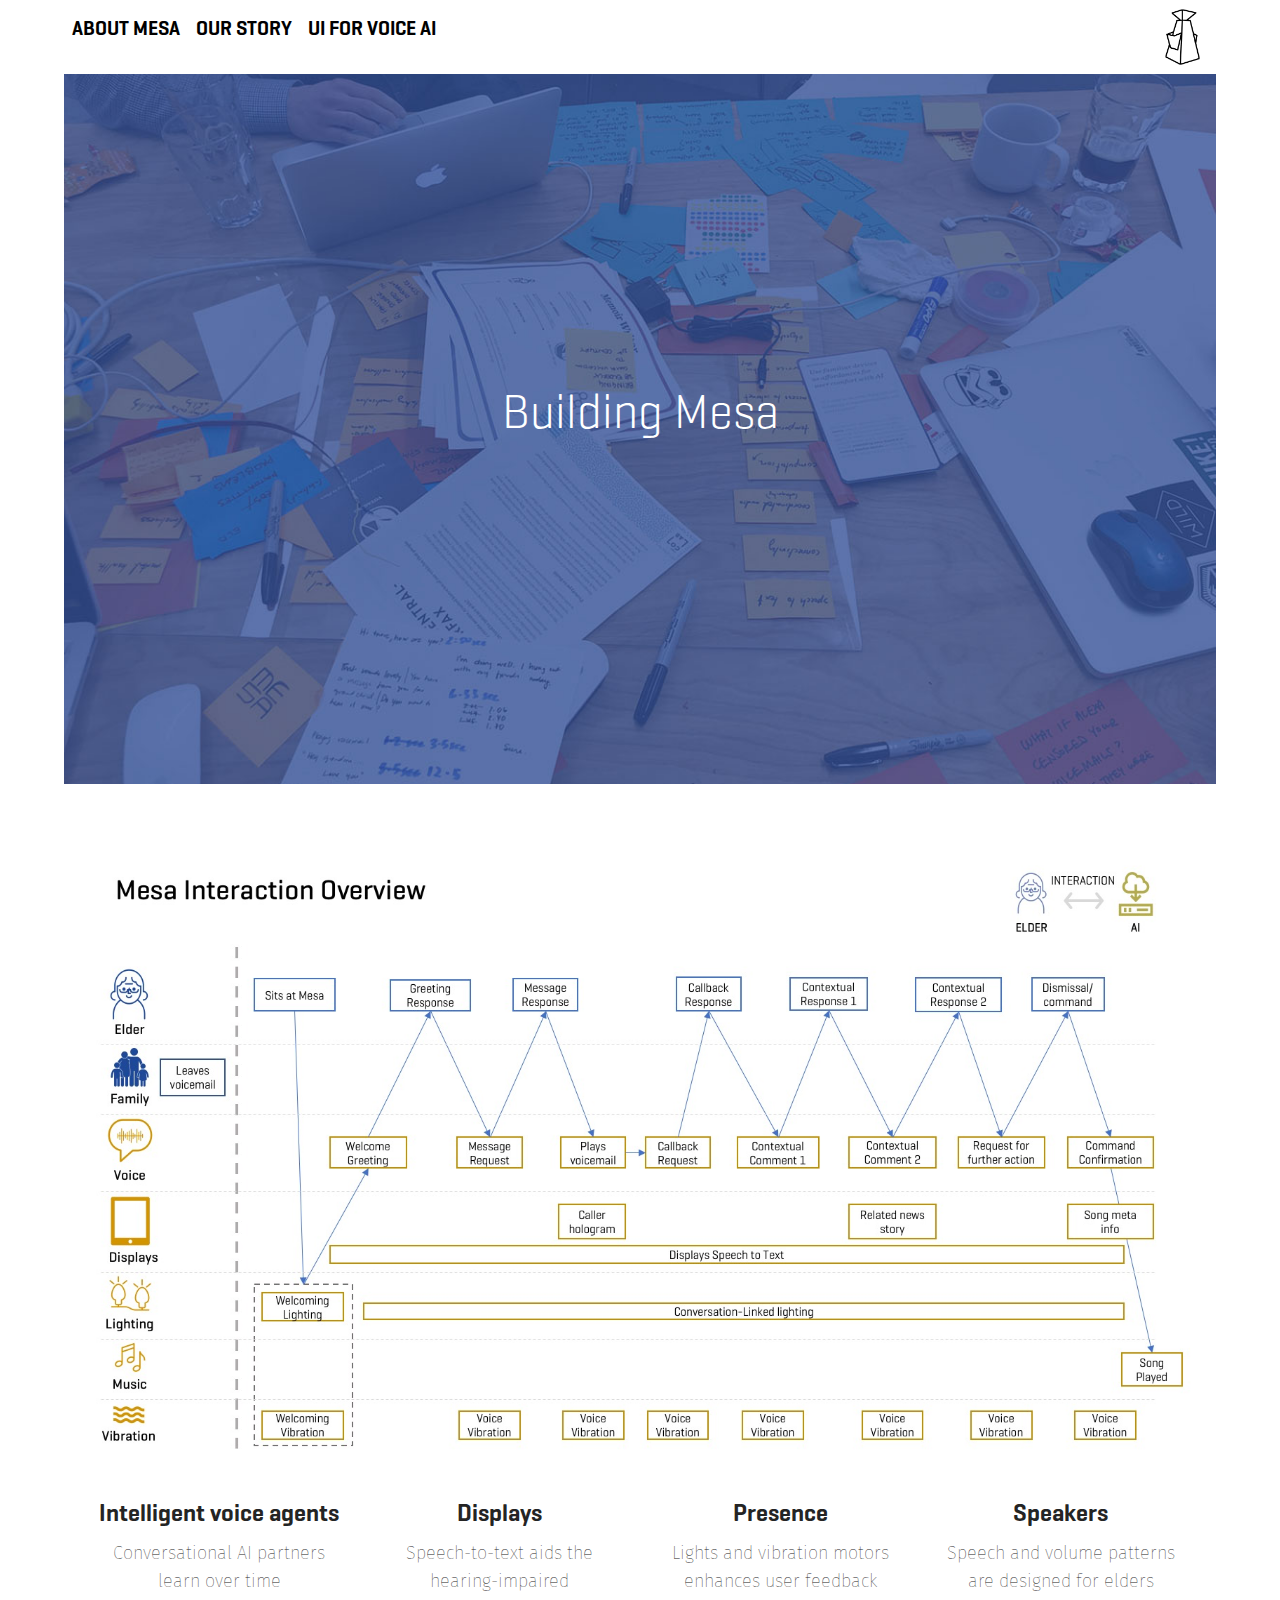
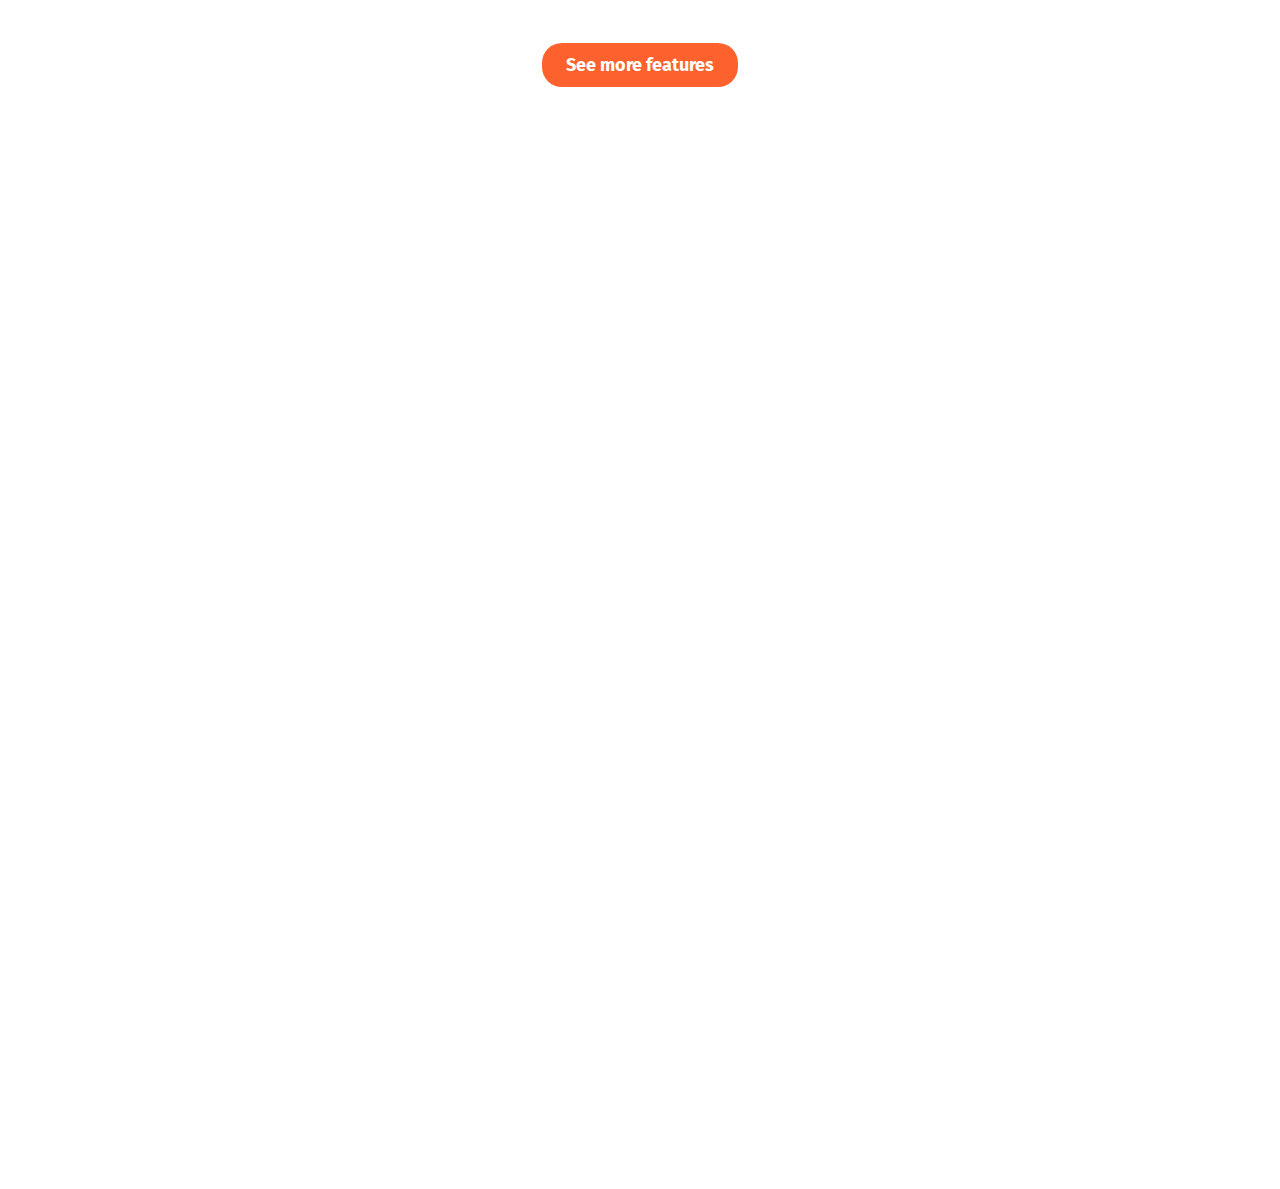
==== commit 8ff649c4: "Fix content section in About, update compressed images" ====
--- a/about.html
+++ b/about.html
@@ -19,9 +19,9 @@
 
   <div class="collapse navbar-collapse" id="navbarMenu">
 		<ul class="navbar-nav mr-auto">
-			<li class="nav-item"><a href="index.html" class="nav-link">Features</a></li>
+			<li class="nav-item"><a href="index.html" class="nav-link">About Mesa</a></li>
 			<li class="nav-item"><a href="about.html" class="nav-link">Our Story</a></li>
-			<li class="nav-item"><a href="voice.html" class="nav-link">Designing for Voice</a></li>
+			<li class="nav-item"><a href="voice.html" class="nav-link">UI for Voice AI</a></li>
 		</ul>
 	</div>
 	
@@ -34,18 +34,6 @@
 			<h1>Building Mesa</h1>
 		</div>
 	</header>
-
-	<section id="intro" class="container-fluid" style="background-image:url('img/sobremesa.jpg');">
-		<div class="row inner">
-			<div class="col-md-2"></div>
-			<div class="col-md-8">
-				<h2 class="text-center">Bringing the warmth of La Sobremesa to elders</h2>
-				<p>We're inspired by the Spanish concept of <b>La Sobremesa</b>, the conversation that takes place at the dinner table when the meal is over. The communion of conversation with close companions over a full stomach is sacred, a ritual that preserves families and strengthens relationships.</p>
-
-				<p>With more seniors choosing to live independently and age in place, it's become increasingly difficult for elders to stay connected with their busy families. For seniors dealing with hearing loss, vision issues, or mobility constraints, even a telephone conversation can be a challenge, leading to loneliness and depression. We believe seniors deserve better, and Mesa is here to help.</p>
-			</div>
-		</div>
-	</section>
 
 	<section id="system" class="container-fluid">
 		<img src="img/interaction.jpg" border="0" alt="Interaction map" width="100%" />
@@ -99,25 +87,6 @@
 				<img src="img/sayspring.png" border="0" alt="Sayspring prototype" width="100%" />
 			</div>
 		</div>
-
-
-		<div class="row inner">
-			<div class="col-md-12">
-				<img src="img/cards.jpg" border="0" alt="Voice principle cards" width="100%" />
-			</div>
-		</div>
-	</section>
-
-	<section id="intro" class="container-fluid">
-		<div class="row inner">
-			<div class="col-md-2"></div>
-			<div class="col-md-8">
-				<h2 class="text-center">Design Principles for Voice</h2>
-				<p>We're inspired by the Spanish concept of <b>La Sobremesa</b>, the conversation that takes place at the dinner table when the meal is over. The communion of conversation with close companions over a full stomach is sacred, a ritual that preserves families and strengthens relationships.</p>
-
-				<p>With more seniors choosing to live independently and age in place, it's become increasingly difficult for elders to stay connected with their busy families. For seniors dealing with hearing loss, vision issues, or mobility constraints, even a telephone conversation can be a challenge, leading to loneliness and depression. We believe seniors deserve better, and Mesa is here to help.</p>
-			</div>
-		</div>
 	</section>
 </div>
 
--- a/css/style.css
+++ b/css/style.css
@@ -101,15 +101,22 @@
     font-weight: 600;
 }
 ul {
-  margin: 16px auto 24px;
+  margin: 16px 16px 24px;
 }
 ul, li {
-  list-style-type: none;
+  /* list-style-type: none; */
   padding-left: 0;
+  text-align: left;
+}
+li {
+  margin-bottom: 16px;
 }
 hr {
-  color: #242424;
-  opacity: 0.1;
+  background-color: #cecece;
+  border: 0;
+  height: 3px;
+  margin: 0 auto 106px;
+  width: 250px;
 }
 
 a:link {
